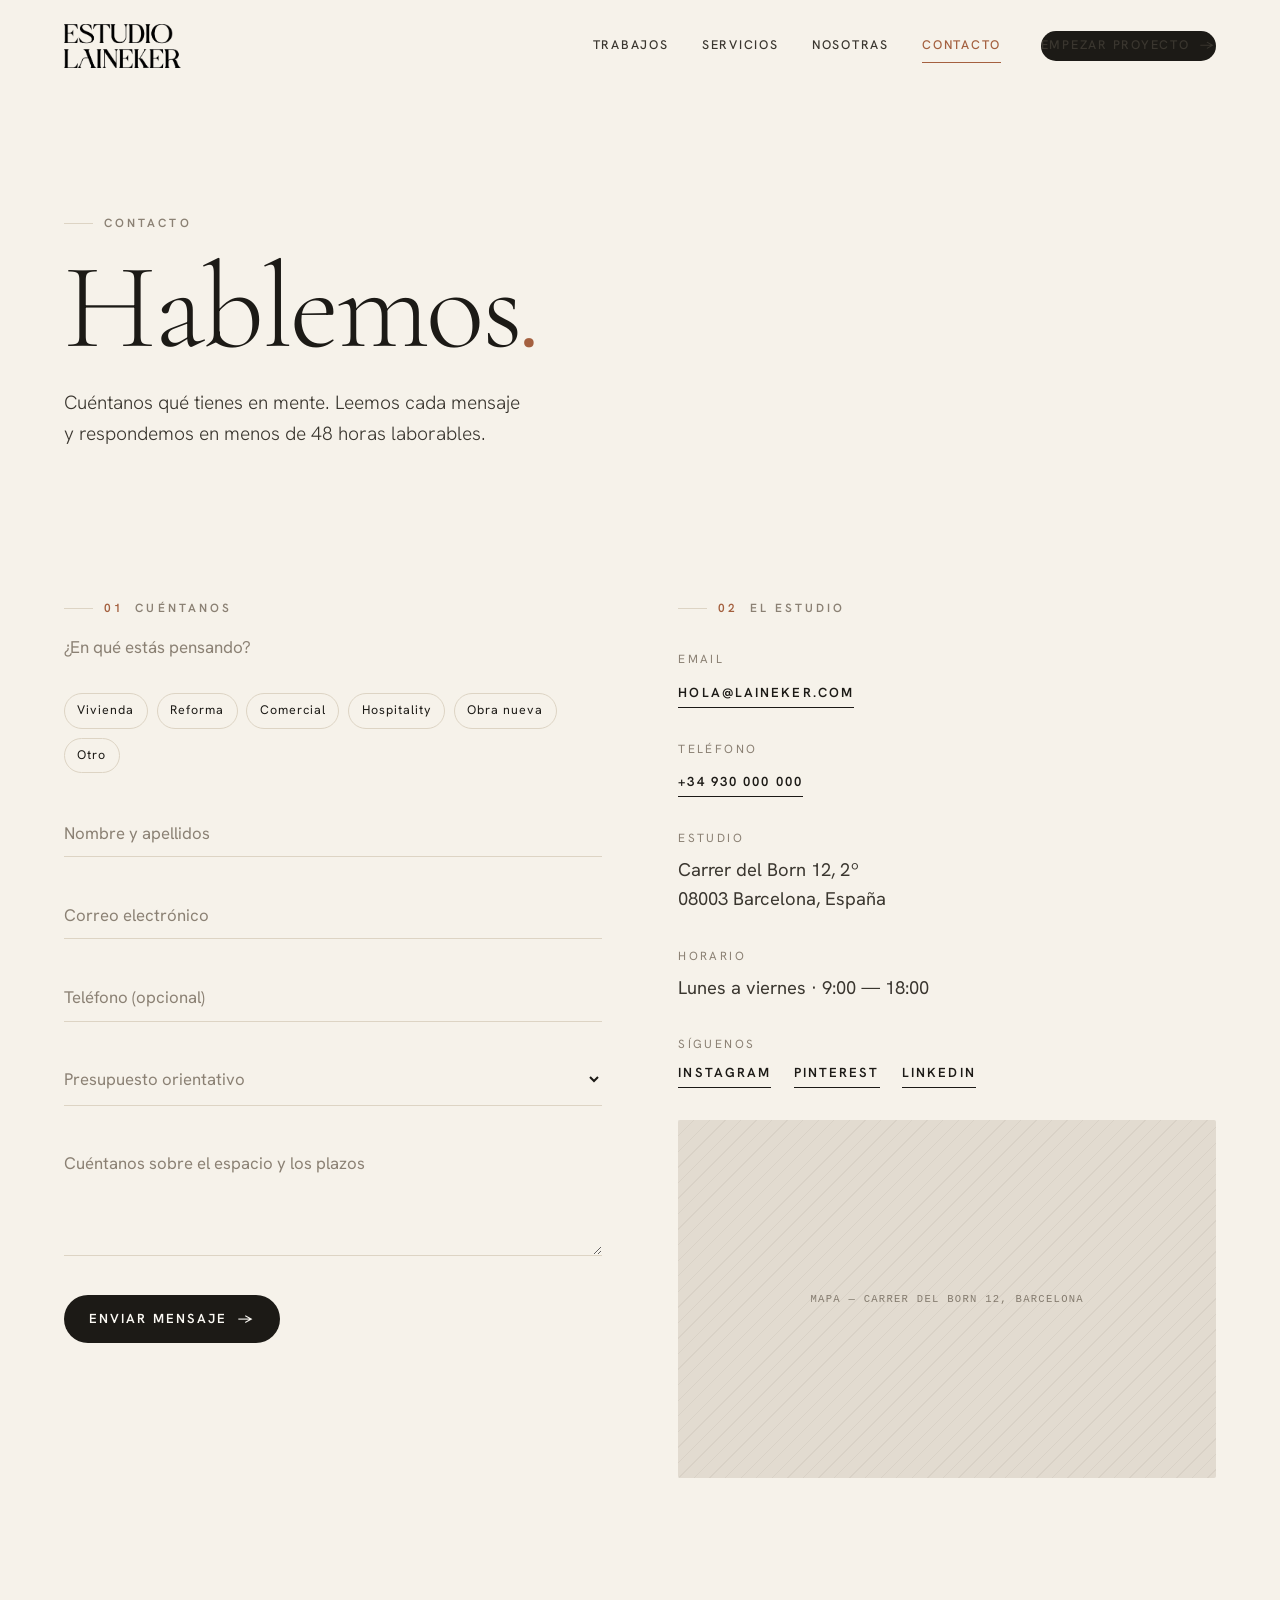
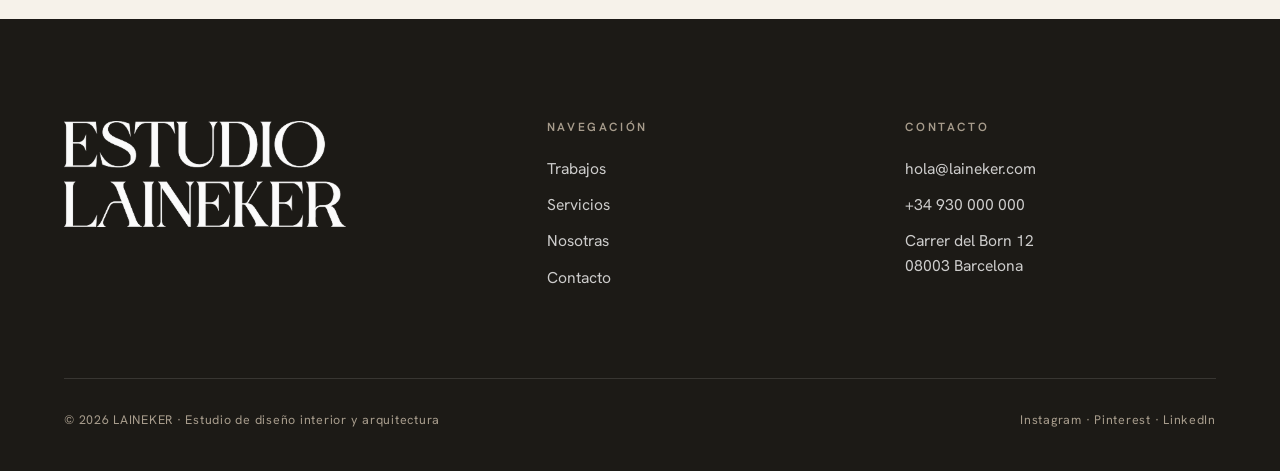
==== contacto.html @ e69b0336 "Actualización del proyecto" ====
<!DOCTYPE html>
<html lang="es">
<head>
<meta charset="UTF-8">
<meta name="viewport" content="width=device-width, initial-scale=1.0">
<title>Contacto — LAINEKER</title>
<meta name="description" content="Hablemos de tu proyecto. Escribe a LAINEKER, estudio de diseño interior y arquitectura en Barcelona.">
<link rel="stylesheet" href="css/style.css">
</head>
<body>

<header class="nav is-solid">
  <a class="brand" href="index.html" aria-label="Estudio LAINEKER — inicio">
    <img class="l-dark" src="img/logo-black.png" alt="Estudio LAINEKER">
    <img class="l-light" src="img/logo-white.png" alt="Estudio LAINEKER">
  </a>
  <nav class="nav__links" aria-label="Principal">
    <a href="trabajos.html">Trabajos</a>
    <a href="servicios.html">Servicios</a>
    <a href="nosotras.html">Nosotras</a>
    <a href="contacto.html" aria-current="page">Contacto</a>
    <a class="btn nav__cta" href="contacto.html">Empezar proyecto <span class="arrow" aria-hidden="true">→</span></a>
  </nav>
  <button class="burger" aria-label="Menú" aria-expanded="false"><span></span><span></span><span></span></button>
</header>

<div class="menu" id="menu">
  <a href="trabajos.html">Trabajos</a>
  <a href="servicios.html">Servicios</a>
  <a href="nosotras.html">Nosotras</a>
  <a href="contacto.html">Contacto</a>
  <div class="menu__foot"><span>hola@laineker.com</span><span>+34 930 000 000</span><span>Barcelona</span></div>
</div>

<main>
  <section class="phead wrap" data-screen-label="Cabecera Contacto">
    <span class="eyebrow" data-reveal>Contacto</span>
    <h1 class="phead__title" data-reveal style="margin-top:1.2rem">Hablemos<em>.</em></h1>
    <div class="phead__row">
      <p class="phead__sub" data-reveal>Cuéntanos qué tienes en mente. Leemos cada mensaje y respondemos en menos de 48 horas laborables.</p>
    </div>
  </section>

  <section class="wrap" style="padding-bottom:var(--sec)" data-screen-label="Formulario y datos">
    <div class="contact">

      <!-- Form -->
      <form data-form data-reveal novalidate>
        <span class="eyebrow"><span class="idx">01</span> Cuéntanos</span>
        <p class="muted" style="margin:1rem 0 2rem">¿En qué estás pensando?</p>
        <div class="chips" role="group" aria-label="Tipo de proyecto">
          <button type="button" aria-pressed="false">Vivienda</button>
          <button type="button" aria-pressed="false">Reforma</button>
          <button type="button" aria-pressed="false">Comercial</button>
          <button type="button" aria-pressed="false">Hospitality</button>
          <button type="button" aria-pressed="false">Obra nueva</button>
          <button type="button" aria-pressed="false">Otro</button>
        </div>

        <div class="field"><input type="text" name="nombre" id="nombre" placeholder=" "><label for="nombre">Nombre y apellidos</label></div>
        <div class="field"><input type="email" name="email" id="email" placeholder=" "><label for="email">Correo electrónico</label></div>
        <div class="field"><input type="tel" name="tel" id="tel" placeholder=" "><label for="tel">Teléfono (opcional)</label></div>
        <div class="field">
          <select name="presupuesto" id="presupuesto">
            <option value="" disabled selected hidden></option>
            <option>Hasta 30.000 €</option>
            <option>30.000 – 80.000 €</option>
            <option>80.000 – 150.000 €</option>
            <option>Más de 150.000 €</option>
            <option>Aún por definir</option>
          </select>
          <label for="presupuesto">Presupuesto orientativo</label>
        </div>
        <div class="field"><textarea name="mensaje" id="mensaje" placeholder=" "></textarea><label for="mensaje">Cuéntanos sobre el espacio y los plazos</label></div>

        <button class="btn" type="submit">Enviar mensaje <span class="arrow" aria-hidden="true">→</span></button>
        <p class="form-msg" role="status" aria-live="polite"></p>
      </form>

      <!-- Info -->
      <div data-reveal data-delay="1">
        <span class="eyebrow"><span class="idx">02</span> El estudio</span>
        <dl class="contact__info" style="margin-top:2rem">
          <dt>Email</dt>
          <dd><a href="mailto:hola@laineker.com" class="link-u" style="color:var(--ink)">hola@laineker.com</a></dd>
          <dt>Teléfono</dt>
          <dd><a href="tel:+34930000000" class="link-u" style="color:var(--ink)">+34 930 000 000</a></dd>
          <dt>Estudio</dt>
          <dd>Carrer del Born 12, 2º<br>08003 Barcelona, España</dd>
          <dt>Horario</dt>
          <dd>Lunes a viernes · 9:00 — 18:00</dd>
          <dt>Síguenos</dt>
          <dd style="display:flex;gap:1.4rem;font-size:1rem">
            <a href="#" class="link-u" style="color:var(--ink)">Instagram</a>
            <a href="#" class="link-u" style="color:var(--ink)">Pinterest</a>
            <a href="#" class="link-u" style="color:var(--ink)">LinkedIn</a>
          </dd>
        </dl>
        <div class="contact__map"><div class="ph" data-label="Mapa — Carrer del Born 12, Barcelona"></div></div>
      </div>

    </div>
  </section>
</main>

<footer class="foot">
  <div class="foot__top">
    <div class="foot__big"><img class="foot__logo" src="img/logo-white.png" alt="Estudio LAINEKER"></div>
    <div class="foot__col">
      <h4>Navegación</h4>
      <a href="trabajos.html">Trabajos</a>
      <a href="servicios.html">Servicios</a>
      <a href="nosotras.html">Nosotras</a>
      <a href="contacto.html">Contacto</a>
    </div>
    <div class="foot__col">
      <h4>Contacto</h4>
      <a href="mailto:hola@laineker.com">hola@laineker.com</a>
      <a href="tel:+34930000000">+34 930 000 000</a>
      <p>Carrer del Born 12<br>08003 Barcelona</p>
    </div>
  </div>
  <div class="foot__bottom">
    <span>© <span data-year></span> LAINEKER · Estudio de diseño interior y arquitectura</span>
    <span>Instagram · Pinterest · LinkedIn</span>
  </div>
</footer>

<script src="js/main.js"></script>
</body>
</html>
---- css/style.css ----
/* =========================================================
   LAINEKER — Estudio de diseño interior y arquitectura
   Sistema visual · editorial minimalista · neutro cálido
   ========================================================= */

/* ---------- Fonts ---------- */
@import url('https://fonts.googleapis.com/css2?family=Cormorant+Garamond:ital,wght@0,300;0,400;0,500;1,300;1,400&family=Hanken+Grotesk:wght@300;400;500;600&display=swap');

/* ---------- Tokens ---------- */
:root{
  --bg:        #f6f2ea;
  --bg-2:      #efe8dc;
  --paper:     #fbf9f4;
  --ink:       #1c1a16;
  --ink-soft:  #3a362f;
  --muted:     #8b8174;
  --muted-2:   #a79c8c;
  --line:      #ddd4c4;
  --line-soft: #e7e0d2;
  --accent:    oklch(0.56 0.10 46);      /* terracota */
  --accent-d:  oklch(0.48 0.10 46);

  --serif: 'Cormorant Garamond', Georgia, serif;
  --sans:  'Hanken Grotesk', system-ui, sans-serif;

  --hero:  clamp(3.4rem, 9.5vw, 10rem);
  --h1:    clamp(2.6rem, 6vw, 5.5rem);
  --h2:    clamp(2rem, 3.8vw, 3.5rem);
  --h3:    clamp(1.4rem, 2.2vw, 2rem);
  --lead:  clamp(1.12rem, 1.5vw, 1.45rem);

  --gut:   clamp(1.4rem, 5vw, 6.5rem);   /* side gutters */
  --sec:   clamp(5rem, 11vw, 11rem);     /* section spacing */

  --ease:  cubic-bezier(.22,.61,.36,1);
  --slow:  cubic-bezier(.16,1,.3,1);
}

/* ---------- Reset ---------- */
*{margin:0;padding:0;box-sizing:border-box}
html{scroll-behavior:smooth;-webkit-text-size-adjust:100%}
body{
  background:var(--bg);
  color:var(--ink);
  font-family:var(--sans);
  font-weight:400;
  line-height:1.6;
  font-size:1.0625rem;
  -webkit-font-smoothing:antialiased;
  text-rendering:optimizeLegibility;
  overflow-x:hidden;
}
img{display:block;max-width:100%}
a{color:inherit;text-decoration:none}
button{font:inherit;color:inherit;background:none;border:none;cursor:pointer}
::selection{background:var(--accent);color:var(--paper)}

/* ---------- Type ---------- */
h1,h2,h3,h4{font-family:var(--serif);font-weight:300;line-height:1.02;letter-spacing:-.01em}
.serif{font-family:var(--serif)}
.italic{font-style:italic}

.eyebrow{
  font-family:var(--sans);
  font-size:.74rem;
  font-weight:600;
  letter-spacing:.26em;
  text-transform:uppercase;
  color:var(--muted);
  display:inline-flex;
  align-items:center;
  gap:.7rem;
}
.eyebrow .idx{color:var(--accent);font-variant-numeric:tabular-nums}
.eyebrow::before{content:"";width:1.8rem;height:1px;background:var(--line);display:inline-block}

.lead{font-size:var(--lead);line-height:1.5;color:var(--ink-soft);font-weight:300}
.muted{color:var(--muted)}

/* ---------- Layout ---------- */
.wrap{padding-inline:var(--gut)}
.section{padding-block:var(--sec)}
.divider{height:1px;background:var(--line);border:0}
.grid{display:grid;gap:clamp(1.5rem,3vw,3rem)}

/* ---------- Buttons / links ---------- */
.btn{
  display:inline-flex;align-items:center;gap:.85em;
  font-size:.82rem;font-weight:600;letter-spacing:.16em;text-transform:uppercase;
  padding:1.05em 1.9em;border-radius:100px;
  background:var(--ink);color:var(--paper);
  transition:background .4s var(--ease), transform .4s var(--ease);
}
.btn:hover{background:var(--accent);transform:translateY(-2px)}
.btn--ghost{background:transparent;color:var(--ink);border:1px solid var(--line)}
.btn--ghost:hover{background:var(--ink);color:var(--paper);border-color:var(--ink)}
.btn .arrow{transition:transform .4s var(--ease)}
.btn:hover .arrow{transform:translateX(4px)}

.link-u{
  position:relative;display:inline-flex;align-items:center;gap:.5em;
  font-size:.82rem;font-weight:600;letter-spacing:.16em;text-transform:uppercase;
  padding-bottom:.35em;
}
.link-u::after{content:"";position:absolute;left:0;bottom:0;height:1px;width:100%;
  background:currentColor;transform:scaleX(1);transform-origin:right;transition:transform .5s var(--slow)}
.link-u:hover::after{transform:scaleX(0)}
.link-u .arrow{transition:transform .4s var(--ease)}
.link-u:hover .arrow{transform:translateX(5px)}

/* ---------- Header / Nav ---------- */
.nav{
  position:fixed;inset:0 0 auto 0;z-index:100;
  display:flex;align-items:center;justify-content:space-between;
  padding:1.5rem var(--gut);
  transition:background .5s var(--ease), padding .5s var(--ease), border-color .5s var(--ease);
  border-bottom:1px solid transparent;
}
.nav.is-solid{background:color-mix(in srgb, var(--bg) 88%, transparent);
  backdrop-filter:blur(14px);border-bottom-color:var(--line-soft);padding-block:1.05rem}
.nav.on-dark{color:var(--paper)}
.nav.on-dark .brand,.nav.on-dark .nav__links a{color:var(--paper)}
.nav.is-solid.on-dark{color:var(--ink)}
.nav.is-solid.on-dark .brand,.nav.is-solid.on-dark .nav__links a{color:var(--ink)}

.brand{display:flex;align-items:center;line-height:0}
.brand img{height:clamp(34px,3.4vw,46px);width:auto;display:block}
.brand .l-light{display:none}
.nav.on-dark:not(.is-solid) .brand .l-dark{display:none}
.nav.on-dark:not(.is-solid) .brand .l-light{display:block}
.nav__links{display:flex;align-items:center;gap:clamp(1.5rem,2.6vw,2.8rem)}
.nav__links a{
  font-size:.78rem;font-weight:500;letter-spacing:.14em;text-transform:uppercase;
  position:relative;padding:.3rem 0;color:var(--ink-soft);transition:color .3s
}
.nav__links a::after{content:"";position:absolute;left:0;bottom:-2px;height:1px;width:0;
  background:var(--accent);transition:width .4s var(--ease)}
.nav__links a:hover::after,.nav__links a[aria-current="page"]::after{width:100%}
.nav__links a[aria-current="page"]{color:var(--accent)}
.nav__cta{margin-left:.4rem}

.burger{display:none;flex-direction:column;gap:5px;width:26px;padding:6px 0}
.burger span{height:1.5px;background:currentColor;transition:transform .4s var(--ease),opacity .3s}

/* mobile menu */
.menu{
  position:fixed;inset:0;z-index:99;background:var(--ink);color:var(--paper);
  display:flex;flex-direction:column;justify-content:center;padding:var(--gut);
  transform:translateY(-100%);transition:transform .65s var(--slow);
}
.menu.open{transform:translateY(0)}
.menu a{font-family:var(--serif);font-size:clamp(2.5rem,9vw,4.5rem);font-weight:300;
  padding:.18em 0;opacity:.55;transition:opacity .4s, padding-left .4s var(--ease)}
.menu a:hover{opacity:1;padding-left:.4em}
.menu__foot{margin-top:auto;display:flex;gap:2rem;flex-wrap:wrap;font-size:.8rem;
  letter-spacing:.1em;color:var(--muted-2);text-transform:uppercase}

/* ---------- Placeholder imagery ---------- */
.ph{
  position:relative;overflow:hidden;background:var(--bg-2);
  background-image:repeating-linear-gradient(135deg,
     rgba(140,129,116,.10) 0 1px, transparent 1px 11px);
}
.ph::before{
  content:attr(data-label);position:absolute;inset:0;margin:auto;
  display:flex;align-items:center;justify-content:center;text-align:center;padding:1rem;
  font-family:ui-monospace,'SFMono-Regular',Menlo,monospace;
  font-size:.66rem;letter-spacing:.12em;text-transform:uppercase;color:var(--muted);
}
.ph::after{content:"";position:absolute;inset:0;background:var(--ink);
  opacity:0;transition:opacity .6s var(--ease)}

/* ---------- Footer ---------- */
.foot{background:var(--ink);color:var(--paper);padding:clamp(4rem,8vw,7rem) var(--gut) 2.5rem}
.foot a{color:var(--paper)}
.foot__top{display:grid;grid-template-columns:1.4fr 1fr 1fr;gap:3rem;
  padding-bottom:clamp(3rem,6vw,5rem);border-bottom:1px solid rgba(255,255,255,.12)}
.foot__big{line-height:0}
.foot__logo{width:clamp(180px,22vw,300px);height:auto;display:block}
.foot__col h4{font-family:var(--sans);font-size:.74rem;font-weight:600;letter-spacing:.22em;
  text-transform:uppercase;color:var(--muted-2);margin-bottom:1.4rem}
.foot__col a,.foot__col p{display:block;color:rgba(255,255,255,.78);margin-bottom:.7rem;font-size:.98rem;transition:color .3s}
.foot__col a:hover{color:var(--accent)}
.foot__bottom{display:flex;justify-content:space-between;flex-wrap:wrap;gap:1rem;
  padding-top:2rem;font-size:.78rem;letter-spacing:.06em;color:var(--muted-2)}

/* ---------- Reveal animation ---------- */
[data-reveal]{opacity:0;transform:translateY(28px);transition:opacity 1s var(--slow), transform 1s var(--slow)}
[data-reveal].in{opacity:1;transform:none}
[data-reveal][data-delay="1"]{transition-delay:.08s}
[data-reveal][data-delay="2"]{transition-delay:.16s}
[data-reveal][data-delay="3"]{transition-delay:.24s}
[data-reveal][data-delay="4"]{transition-delay:.32s}
@media (prefers-reduced-motion:reduce){
  [data-reveal]{opacity:1!important;transform:none!important}
  html{scroll-behavior:auto}
}

/* =========================================================
   HERO
   ========================================================= */
.hero{position:relative;min-height:100svh;display:flex;align-items:flex-end;
  padding:0 var(--gut) clamp(3rem,7vw,6rem);overflow:hidden}
.hero__media{position:absolute;inset:0;z-index:0;background:#17150f}
.hero__media .ph{position:absolute;inset:0;background:#201d16;
  background-image:repeating-linear-gradient(135deg, rgba(255,255,255,.045) 0 1px, transparent 1px 13px)}
.hero__media .ph::before{color:rgba(255,255,255,.42)}
.hero__media .ph::after{display:none}
.hero__media img{position:absolute;inset:0;width:100%;height:100%;object-fit:cover}
.hero__media::after{content:"";position:absolute;inset:0;
  background:
   linear-gradient(to right, rgba(15,14,11,.62), rgba(15,14,11,.18) 55%, transparent),
   linear-gradient(to top, rgba(15,14,11,.78), rgba(15,14,11,.20) 55%, rgba(15,14,11,.40))}
.hero__inner{position:relative;z-index:2;color:var(--paper);width:100%}
.hero__title{font-size:var(--hero);font-weight:300;letter-spacing:-.02em;line-height:.92}
.hero__title em{font-style:italic;color:var(--accent)}
.hero__row{display:flex;justify-content:space-between;align-items:flex-end;gap:2rem;
  flex-wrap:wrap;margin-top:clamp(1.5rem,3vw,2.5rem)}
.hero__sub{max-width:34ch;font-size:var(--lead);font-weight:300;color:rgba(255,255,255,.86)}
.hero__scroll{position:absolute;left:50%;transform:translateX(-50%);bottom:1.6rem;z-index:2;
  display:flex;align-items:center;gap:.7rem;font-size:.7rem;letter-spacing:.24em;
  text-transform:uppercase;color:rgba(255,255,255,.7)}
.hero__line{display:inline-block;width:46px;height:1px;background:rgba(255,255,255,.5);position:relative;overflow:hidden}
.hero__line::after{content:"";position:absolute;inset:0;background:var(--accent);
  animation:swipe 2.6s var(--ease) infinite}
@keyframes swipe{0%{transform:translateX(-100%)}55%,100%{transform:translateX(100%)}}

/* hero text mask reveal */
.reveal-line{display:block;overflow:hidden}
.reveal-line>span{display:block;transform:translateY(110%);
  animation:riseUp 1.1s var(--slow) forwards}
.reveal-line:nth-child(2)>span{animation-delay:.12s}
.reveal-line:nth-child(3)>span{animation-delay:.24s}
@keyframes riseUp{to{transform:translateY(0)}}

/* =========================================================
   INTRO / two-col statement
   ========================================================= */
.intro{display:grid;grid-template-columns:minmax(0,.42fr) minmax(0,1fr);gap:clamp(2rem,5vw,5rem);align-items:start}
.intro__statement{font-family:var(--serif);font-weight:300;font-size:var(--h2);line-height:1.12;letter-spacing:-.01em}
.intro__statement .accent{color:var(--accent)}
.intro__aside{font-size:1.05rem;color:var(--ink-soft);max-width:46ch}
.intro__aside p+p{margin-top:1.2rem}

/* metrics */
.metrics{display:grid;grid-template-columns:repeat(4,1fr);gap:1rem;
  border-top:1px solid var(--line);margin-top:clamp(3rem,6vw,5rem);padding-top:clamp(2rem,4vw,3rem)}
.metric .num{font-family:var(--serif);font-weight:300;font-size:clamp(2.6rem,4.5vw,4rem);line-height:1;color:var(--ink)}
.metric .num .suf{color:var(--accent)}
.metric .lbl{font-size:.78rem;letter-spacing:.16em;text-transform:uppercase;color:var(--muted);margin-top:.7rem}

/* =========================================================
   SERVICES
   ========================================================= */
.svc-list{border-top:1px solid var(--line)}
.svc-row{display:grid;grid-template-columns:auto 1fr auto;gap:clamp(1rem,4vw,3rem);
  align-items:center;padding:clamp(1.6rem,3.2vw,2.6rem) 0;border-bottom:1px solid var(--line);
  position:relative;transition:padding-left .5s var(--ease)}
.svc-row__idx{font-family:var(--serif);font-size:1.1rem;color:var(--muted)}
.svc-row__title{font-family:var(--serif);font-weight:300;font-size:clamp(1.8rem,3.4vw,3rem);
  line-height:1.05;transition:color .4s}
.svc-row__desc{max-width:38ch;color:var(--muted);font-size:1rem;justify-self:end}
.svc-row__mark{position:absolute;left:-.2rem;top:50%;transform:translateY(-50%) scale(0);
  width:7px;height:7px;border-radius:50%;background:var(--accent);transition:transform .4s var(--ease)}
.svc-row:hover{padding-left:1.6rem}
.svc-row:hover .svc-row__mark{transform:translateY(-50%) scale(1)}
.svc-row:hover .svc-row__title{color:var(--accent)}

/* =========================================================
   PORTFOLIO — masonry
   ========================================================= */
.masonry{column-count:3;column-gap:clamp(1rem,2vw,2rem)}
.masonry .card{break-inside:avoid;margin-bottom:clamp(1rem,2vw,2rem)}
.card{display:block;cursor:pointer}
.card__media{position:relative;overflow:hidden;border-radius:2px}
.card__media .ph{transition:transform 1.1s var(--slow)}
.card__img{width:100%;height:auto;display:block;border-radius:2px;transition:transform 1.1s var(--slow)}
.card:hover .card__media .ph,.card:hover .card__media .card__img{transform:scale(1.045)}
.card__media::after{content:"";position:absolute;inset:0;
  background:linear-gradient(to top,rgba(15,14,11,.5),transparent 50%);
  opacity:0;transition:opacity .55s var(--ease);z-index:1}
.card:hover .card__media::after{opacity:1}
.card__view{position:absolute;z-index:2;left:1.2rem;bottom:1.2rem;color:var(--paper);
  font-size:.72rem;letter-spacing:.18em;text-transform:uppercase;
  display:inline-flex;align-items:center;gap:.5rem;
  opacity:0;transform:translateY(8px);transition:opacity .5s var(--ease),transform .5s var(--ease)}
.card:hover .card__view{opacity:1;transform:none}
.card__meta{display:flex;justify-content:space-between;align-items:baseline;gap:1rem;padding-top:1rem}
.card__name{font-family:var(--serif);font-weight:400;font-size:1.5rem;line-height:1.1}
.card__cat{font-size:.72rem;letter-spacing:.14em;text-transform:uppercase;color:var(--muted);white-space:nowrap}
.card__loc{font-size:.92rem;color:var(--muted);margin-top:.15rem}

/* aspect helpers for placeholders */
.r-32{aspect-ratio:3/2}.r-23{aspect-ratio:2/3}.r-11{aspect-ratio:1/1}
.r-45{aspect-ratio:4/5}.r-54{aspect-ratio:5/4}.r-169{aspect-ratio:16/9}.r-34{aspect-ratio:3/4}

/* filters */
.filters{display:flex;gap:.6rem;flex-wrap:wrap;margin-bottom:clamp(2rem,4vw,3.5rem)}
.filters button{font-size:.78rem;letter-spacing:.12em;text-transform:uppercase;
  padding:.6em 1.15em;border:1px solid var(--line);border-radius:100px;color:var(--ink-soft);
  transition:all .35s var(--ease)}
.filters button:hover{border-color:var(--ink)}
.filters button[aria-pressed="true"]{background:var(--ink);color:var(--paper);border-color:var(--ink)}

/* =========================================================
   PROJECT MODAL
   ========================================================= */
.pm{position:fixed;inset:0;z-index:200;display:flex;flex-direction:column;
  background:var(--paper);visibility:hidden;opacity:0;transition:opacity .5s var(--ease),visibility .5s}
.pm.open{visibility:visible;opacity:1}
.pm__bar{position:sticky;top:0;z-index:5;display:flex;align-items:center;justify-content:space-between;
  padding:1.2rem var(--gut);background:color-mix(in srgb,var(--paper) 90%,transparent);
  backdrop-filter:blur(10px);border-bottom:1px solid var(--line-soft)}
.pm__bar .ttl{font-family:var(--serif);font-size:1.4rem;font-weight:400}
.pm__close{display:inline-flex;align-items:center;gap:.6rem;font-size:.76rem;letter-spacing:.16em;text-transform:uppercase}
.pm__close .x{display:inline-grid;place-items:center;width:34px;height:34px;border-radius:50%;
  border:1px solid var(--line);transition:all .35s var(--ease)}
.pm__close:hover .x{background:var(--ink);color:var(--paper);transform:rotate(90deg)}
.pm__scroll{overflow-y:auto;flex:1}
.pm__hero{position:relative;height:min(82vh,720px)}
.pm__hero .ph,.pm__hero img{position:absolute;inset:0}
.pm__hero img{width:100%;height:100%;object-fit:cover}
.pm__head{display:grid;grid-template-columns:1fr 1fr;gap:clamp(2rem,5vw,5rem);
  padding:clamp(3rem,6vw,5rem) var(--gut)}
.pm__title{font-family:var(--serif);font-weight:300;font-size:var(--h1);line-height:.98}
.pm__facts{display:grid;grid-template-columns:1fr 1fr;gap:1.6rem 2rem;align-self:end}
.pm__fact .k{font-size:.72rem;letter-spacing:.18em;text-transform:uppercase;color:var(--muted);margin-bottom:.4rem}
.pm__fact .v{font-size:1.05rem;color:var(--ink-soft)}
.pm__body{max-width:62ch;padding:0 var(--gut);font-size:var(--lead);font-weight:300;color:var(--ink-soft)}
.pm__body p+p{margin-top:1.3rem}
.pm__gallery{padding:clamp(3rem,6vw,5rem) var(--gut) clamp(4rem,8vw,7rem);display:grid;gap:clamp(1rem,2vw,1.5rem)}
.pm__gallery .g-full{grid-column:1/-1}
.pm__gallery img{width:100%;height:auto;display:block;border-radius:2px}
.pm__g2{grid-template-columns:1fr 1fr}
.pm__next{border-top:1px solid var(--line);padding:clamp(2.5rem,5vw,4rem) var(--gut);
  display:flex;justify-content:space-between;align-items:center;gap:1rem;cursor:pointer}
.pm__next .lbl{font-size:.74rem;letter-spacing:.2em;text-transform:uppercase;color:var(--muted)}
.pm__next .nm{font-family:var(--serif);font-weight:300;font-size:var(--h3);transition:color .4s}
.pm__next:hover .nm{color:var(--accent)}

/* =========================================================
   TESTIMONIALS
   ========================================================= */
.testi{display:grid;grid-template-columns:repeat(2,1fr);gap:clamp(1.5rem,3vw,3rem)}
.testi__card{border:1px solid var(--line);border-radius:3px;padding:clamp(2rem,3.5vw,3rem);background:var(--paper)}
.testi__q{font-family:var(--serif);font-weight:300;font-size:clamp(1.4rem,2.2vw,1.9rem);line-height:1.28}
.testi__q::before{content:"“";color:var(--accent);margin-right:.1em}
.testi__by{display:flex;align-items:center;gap:1rem;margin-top:1.8rem}
.testi__av{width:46px;height:46px;border-radius:50%;flex:none}
.testi__by .n{font-weight:600;font-size:.95rem}
.testi__by .r{font-size:.82rem;color:var(--muted)}

/* =========================================================
   CLIENTS
   ========================================================= */
.clients{display:grid;grid-template-columns:repeat(5,1fr);border:1px solid var(--line);border-radius:3px;overflow:hidden}
.client{aspect-ratio:5/2;display:grid;place-items:center;border-right:1px solid var(--line-soft);
  border-bottom:1px solid var(--line-soft);font-family:var(--serif);font-size:1.35rem;color:var(--muted);
  letter-spacing:.06em;transition:color .4s,background .4s}
.client:hover{color:var(--ink);background:var(--paper)}

/* =========================================================
   CONTACT CTA band
   ========================================================= */
.cta{background:var(--ink);color:var(--paper);padding:clamp(5rem,10vw,9rem) var(--gut);text-align:center}
.cta h2{font-size:var(--h1);font-weight:300;line-height:1.02;max-width:18ch;margin-inline:auto}
.cta h2 em{font-style:italic;color:var(--accent)}
.cta .btn{background:var(--paper);color:var(--ink);margin-top:clamp(2rem,4vw,3rem)}
.cta .btn:hover{background:var(--accent);color:var(--paper)}

/* =========================================================
   PAGE HEADER (interior pages)
   ========================================================= */
.phead{padding:calc(var(--sec) + 4rem) var(--gut) var(--sec)}
.phead__title{font-size:var(--hero);font-weight:300;line-height:.92;letter-spacing:-.02em}
.phead__title em{font-style:italic;color:var(--accent)}
.phead__row{display:flex;justify-content:space-between;align-items:flex-end;gap:2rem;flex-wrap:wrap;margin-top:1.5rem}
.phead__sub{max-width:42ch;font-size:var(--lead);font-weight:300;color:var(--ink-soft)}

/* =========================================================
   SERVICES PAGE — detailed blocks
   ========================================================= */
.svc-detail{display:grid;grid-template-columns:1fr 1fr;gap:clamp(2rem,5vw,5rem);align-items:center;
  padding-block:clamp(3rem,6vw,5rem);border-top:1px solid var(--line)}
.svc-detail:nth-child(even) .svc-detail__media{order:2}
.svc-detail__idx{font-family:var(--serif);font-size:1.2rem;color:var(--accent);margin-bottom:1rem}
.svc-detail h3{font-size:var(--h2);margin-bottom:1.4rem}
.svc-detail p{color:var(--ink-soft);max-width:46ch;margin-bottom:1.5rem}
.svc-detail__list{list-style:none}
.svc-detail__list li{padding:.7rem 0;border-bottom:1px solid var(--line-soft);display:flex;gap:.8rem;align-items:center;font-size:.98rem}
.svc-detail__list li::before{content:"";width:5px;height:5px;border-radius:50%;background:var(--accent);flex:none}
.svc-detail__media .ph{border-radius:2px}

/* process */
.process{display:grid;grid-template-columns:repeat(4,1fr);gap:clamp(1.5rem,3vw,2.5rem)}
.proc__n{font-family:var(--serif);font-size:1rem;color:var(--accent);letter-spacing:.1em}
.proc h4{font-family:var(--serif);font-weight:400;font-size:1.5rem;margin:.8rem 0 .7rem}
.proc p{font-size:.96rem;color:var(--muted)}
.proc{padding-top:1.4rem;border-top:1px solid var(--line)}

/* =========================================================
   NOSOTRAS
   ========================================================= */
.bio{display:grid;grid-template-columns:1fr 1fr;gap:clamp(2rem,5vw,5rem);align-items:center}
.bio__media .ph{border-radius:2px}
.bio h2{font-size:var(--h2);margin-bottom:1.6rem;font-weight:300}
.bio p{color:var(--ink-soft);margin-bottom:1.2rem;max-width:48ch}
.bio .sign{font-family:var(--serif);font-style:italic;font-size:1.6rem;color:var(--accent);margin-top:1.5rem}

.values{display:grid;grid-template-columns:repeat(3,1fr);gap:clamp(1.5rem,3vw,2.5rem)}
.value{padding-top:1.4rem;border-top:1px solid var(--line)}
.value h4{font-family:var(--serif);font-weight:400;font-size:1.6rem;margin-bottom:.7rem}
.value p{color:var(--muted);font-size:.98rem}

.team{display:grid;grid-template-columns:repeat(3,1fr);gap:clamp(1.5rem,3vw,2.5rem)}
.member__media{overflow:hidden;border-radius:2px}
.member__media .ph{transition:transform 1s var(--slow)}
.member:hover .member__media .ph{transform:scale(1.04)}
.member .nm{font-family:var(--serif);font-weight:400;font-size:1.5rem;margin-top:1rem}
.member .ro{font-size:.8rem;letter-spacing:.14em;text-transform:uppercase;color:var(--muted);margin-top:.3rem}

/* =========================================================
   CONTACT PAGE
   ========================================================= */
.contact{display:grid;grid-template-columns:1fr 1fr;gap:clamp(2.5rem,6vw,6rem)}
.field{position:relative;margin-bottom:1.9rem}
.field input,.field textarea,.field select{
  width:100%;background:transparent;border:0;border-bottom:1px solid var(--line);
  padding:.9rem 0;font-family:var(--sans);font-size:1.05rem;color:var(--ink);transition:border-color .4s}
.field textarea{resize:vertical;min-height:120px}
.field label{position:absolute;left:0;top:.9rem;color:var(--muted);pointer-events:none;
  transition:transform .35s var(--ease),font-size .35s,color .35s;font-size:1.05rem}
.field input:focus,.field textarea:focus,.field select:focus{outline:none;border-bottom-color:var(--accent)}
.field input:focus+label,.field input:not(:placeholder-shown)+label,
.field textarea:focus+label,.field textarea:not(:placeholder-shown)+label{
  transform:translateY(-1.6rem);font-size:.72rem;letter-spacing:.14em;text-transform:uppercase;color:var(--accent)}
.field select:focus+label,.field.filled label{transform:translateY(-1.6rem);font-size:.72rem;letter-spacing:.14em;text-transform:uppercase;color:var(--accent)}
.chips{display:flex;gap:.55rem;flex-wrap:wrap;margin:.4rem 0 2rem}
.chips button{font-size:.78rem;letter-spacing:.08em;padding:.55em 1em;border:1px solid var(--line);border-radius:100px;transition:all .3s}
.chips button[aria-pressed="true"]{background:var(--ink);color:var(--paper);border-color:var(--ink)}
.form-msg{margin-top:1.2rem;font-size:.92rem;color:var(--accent);min-height:1.2em}
.contact__info dt{font-size:.74rem;letter-spacing:.2em;text-transform:uppercase;color:var(--muted);margin-bottom:.5rem}
.contact__info dd{font-size:1.15rem;margin-bottom:2rem;color:var(--ink-soft)}
.contact__map{margin-top:2rem;border-radius:2px;overflow:hidden}
.contact__map .ph{aspect-ratio:3/2}
.contact__map .ph::after{opacity:.06}

/* =========================================================
   RESPONSIVE
   ========================================================= */
@media (max-width:1024px){
  .masonry{column-count:2}
  .clients{grid-template-columns:repeat(3,1fr)}
  .process,.values,.team{grid-template-columns:repeat(2,1fr)}
  .metrics{grid-template-columns:repeat(2,1fr);gap:2rem 1rem}
}
@media (max-width:760px){
  .nav__links{display:none}
  .burger{display:flex}
  .hero__scroll{display:none}
  .intro,.svc-detail,.bio,.contact,.testi,.pm__head{grid-template-columns:1fr}
  .svc-detail:nth-child(even) .svc-detail__media{order:0}
  .masonry{column-count:1}
  .svc-row{grid-template-columns:auto 1fr;gap:1rem}
  .svc-row__desc{display:none}
  .foot__top{grid-template-columns:1fr;gap:2.5rem}
  .process,.values,.team{grid-template-columns:1fr}
  .clients{grid-template-columns:repeat(2,1fr)}
  .pm__g2{grid-template-columns:1fr}
  .pm__facts{grid-template-columns:1fr 1fr}
}
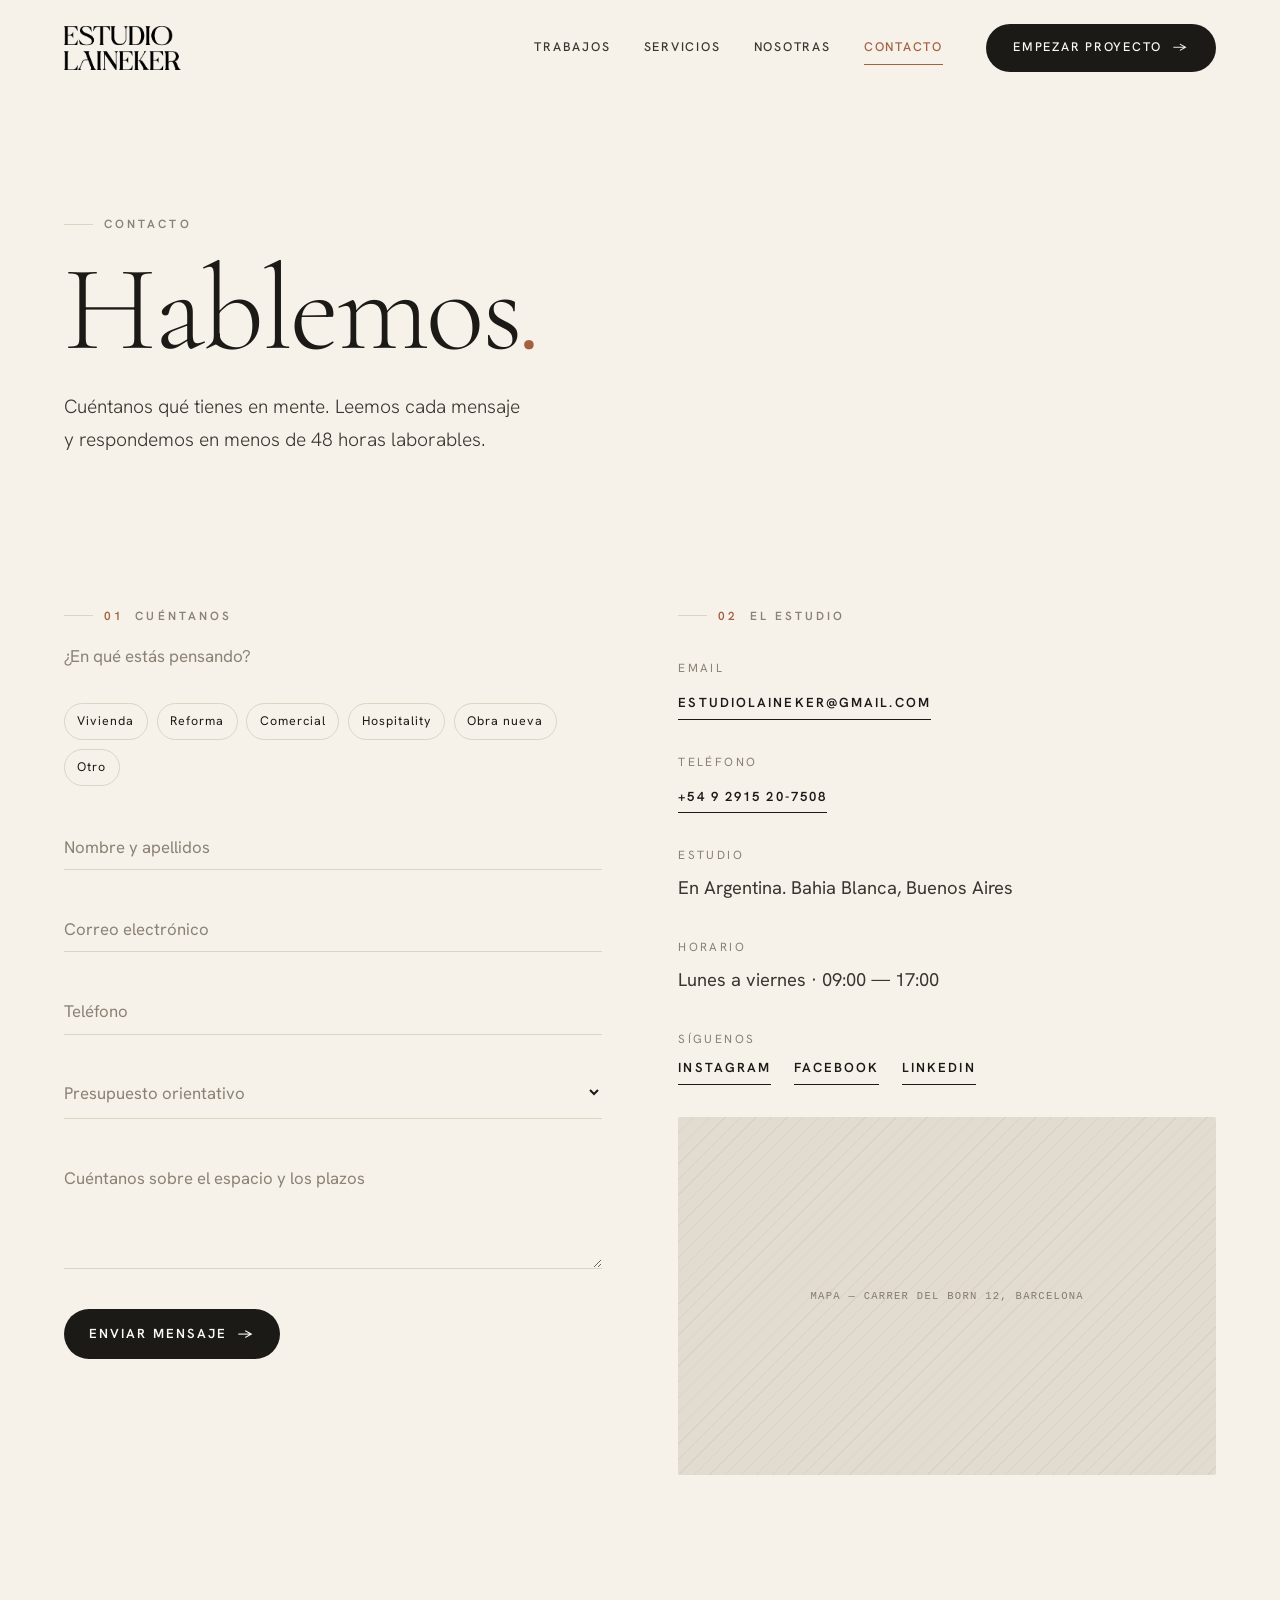
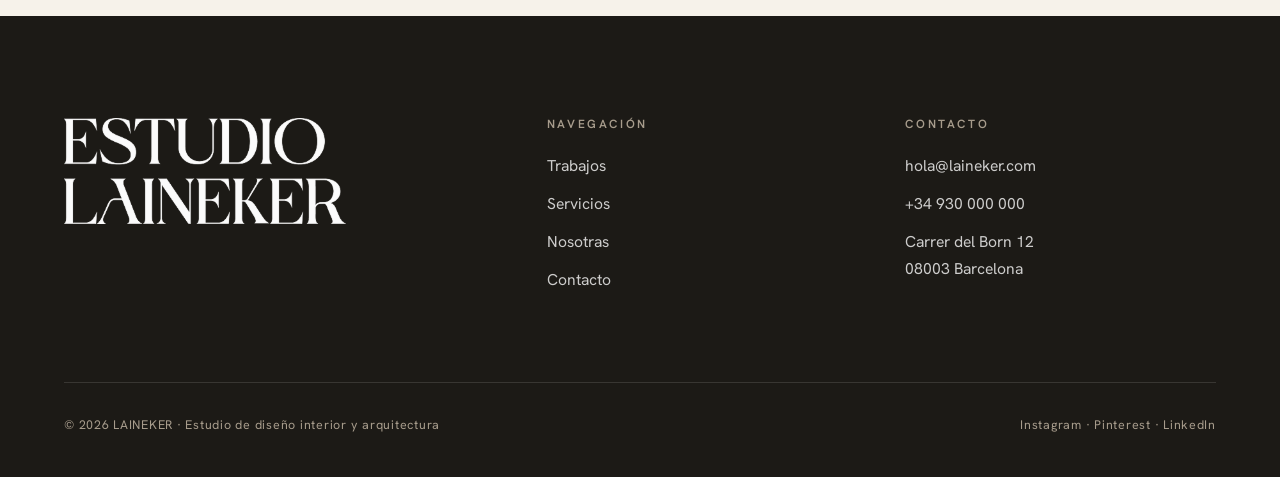
==== commit 26f3f6b4: "Actualizar sección de contacto con datos de Argentina - Email: estudiolaineker@gmail.com - Teléfono:" ====
--- a/contacto.html
+++ b/contacto.html
@@ -59,14 +59,14 @@
 
         <div class="field"><input type="text" name="nombre" id="nombre" placeholder=" "><label for="nombre">Nombre y apellidos</label></div>
         <div class="field"><input type="email" name="email" id="email" placeholder=" "><label for="email">Correo electrónico</label></div>
-        <div class="field"><input type="tel" name="tel" id="tel" placeholder=" "><label for="tel">Teléfono (opcional)</label></div>
+        <div class="field"><input type="tel" name="tel" id="tel" placeholder=" " required><label for="tel">Teléfono</label></div>
         <div class="field">
           <select name="presupuesto" id="presupuesto">
             <option value="" disabled selected hidden></option>
-            <option>Hasta 30.000 €</option>
-            <option>30.000 – 80.000 €</option>
-            <option>80.000 – 150.000 €</option>
-            <option>Más de 150.000 €</option>
+            <option>Hasta $500.000 ARS</option>
+            <option>$500.000 – $2.000.000 ARS</option>
+            <option>$2.000.000 – $5.000.000 ARS</option>
+            <option>Más de $5.000.000 ARS</option>
             <option>Aún por definir</option>
           </select>
           <label for="presupuesto">Presupuesto orientativo</label>
@@ -82,17 +82,17 @@
         <span class="eyebrow"><span class="idx">02</span> El estudio</span>
         <dl class="contact__info" style="margin-top:2rem">
           <dt>Email</dt>
-          <dd><a href="mailto:hola@laineker.com" class="link-u" style="color:var(--ink)">hola@laineker.com</a></dd>
+          <dd><a href="mailto:estudiolaineker@gmail.com" class="link-u" style="color:var(--ink)">estudiolaineker@gmail.com</a></dd>
           <dt>Teléfono</dt>
-          <dd><a href="tel:+34930000000" class="link-u" style="color:var(--ink)">+34 930 000 000</a></dd>
+          <dd><a href="tel:+5492915207508" class="link-u" style="color:var(--ink)">+54 9 2915 20-7508</a></dd>
           <dt>Estudio</dt>
-          <dd>Carrer del Born 12, 2º<br>08003 Barcelona, España</dd>
+          <dd>En Argentina. Bahia Blanca, Buenos Aires</dd>
           <dt>Horario</dt>
-          <dd>Lunes a viernes · 9:00 — 18:00</dd>
+          <dd>Lunes a viernes · 09:00 — 17:00</dd>
           <dt>Síguenos</dt>
           <dd style="display:flex;gap:1.4rem;font-size:1rem">
             <a href="#" class="link-u" style="color:var(--ink)">Instagram</a>
-            <a href="#" class="link-u" style="color:var(--ink)">Pinterest</a>
+            <a href="#" class="link-u" style="color:var(--ink)">Facebook</a>
             <a href="#" class="link-u" style="color:var(--ink)">LinkedIn</a>
           </dd>
         </dl>
--- a/css/style.css
+++ b/css/style.css
@@ -44,7 +44,7 @@
   color:var(--ink);
   font-family:var(--sans);
   font-weight:400;
-  line-height:1.6;
+  line-height:1.72;
   font-size:1.0625rem;
   -webkit-font-smoothing:antialiased;
   text-rendering:optimizeLegibility;
@@ -74,7 +74,7 @@
 .eyebrow .idx{color:var(--accent);font-variant-numeric:tabular-nums}
 .eyebrow::before{content:"";width:1.8rem;height:1px;background:var(--line);display:inline-block}
 
-.lead{font-size:var(--lead);line-height:1.5;color:var(--ink-soft);font-weight:300}
+.lead{font-size:var(--lead);line-height:1.62;color:var(--ink-soft);font-weight:300}
 .muted{color:var(--muted)}
 
 /* ---------- Layout ---------- */
@@ -135,9 +135,10 @@
 }
 .nav__links a::after{content:"";position:absolute;left:0;bottom:-2px;height:1px;width:0;
   background:var(--accent);transition:width .4s var(--ease)}
-.nav__links a:hover::after,.nav__links a[aria-current="page"]::after{width:100%}
+.nav__links a:not(.nav__cta):hover::after,.nav__links a[aria-current="page"]::after{width:100%}
 .nav__links a[aria-current="page"]{color:var(--accent)}
-.nav__cta{margin-left:.4rem}
+.nav__links a.nav__cta{margin-left:.6rem;padding:1.05em 2.2em;color:var(--paper)}
+.nav.on-dark .nav__links a.nav__cta{color:var(--paper)}
 
 .burger{display:none;flex-direction:column;gap:5px;width:26px;padding:6px 0}
 .burger span{height:1.5px;background:currentColor;transition:transform .4s var(--ease),opacity .3s}
@@ -216,7 +217,7 @@
 .hero__title em{font-style:italic;color:var(--accent)}
 .hero__row{display:flex;justify-content:space-between;align-items:flex-end;gap:2rem;
   flex-wrap:wrap;margin-top:clamp(1.5rem,3vw,2.5rem)}
-.hero__sub{max-width:34ch;font-size:var(--lead);font-weight:300;color:rgba(255,255,255,.86)}
+.hero__sub{max-width:52ch;font-size:var(--lead);line-height:1.6;font-weight:300;color:rgba(255,255,255,.86)}
 .hero__scroll{position:absolute;left:50%;transform:translateX(-50%);bottom:1.6rem;z-index:2;
   display:flex;align-items:center;gap:.7rem;font-size:.7rem;letter-spacing:.24em;
   text-transform:uppercase;color:rgba(255,255,255,.7)}
@@ -236,11 +237,11 @@
 /* =========================================================
    INTRO / two-col statement
    ========================================================= */
-.intro{display:grid;grid-template-columns:minmax(0,.42fr) minmax(0,1fr);gap:clamp(2rem,5vw,5rem);align-items:start}
-.intro__statement{font-family:var(--serif);font-weight:300;font-size:var(--h2);line-height:1.12;letter-spacing:-.01em}
+.intro{display:grid;grid-template-columns:minmax(0,1.1fr) minmax(0,.9fr);gap:clamp(2rem,5vw,5rem);align-items:start}
+.intro__statement{font-family:var(--serif);font-weight:300;font-size:var(--h2);line-height:1.2;letter-spacing:-.01em}
 .intro__statement .accent{color:var(--accent)}
-.intro__aside{font-size:1.05rem;color:var(--ink-soft);max-width:46ch}
-.intro__aside p+p{margin-top:1.2rem}
+.intro__aside{font-size:1.05rem;line-height:1.78;color:var(--ink-soft);max-width:46ch}
+.intro__aside p+p{margin-top:1.5rem}
 
 /* metrics */
 .metrics{display:grid;grid-template-columns:repeat(4,1fr);gap:1rem;
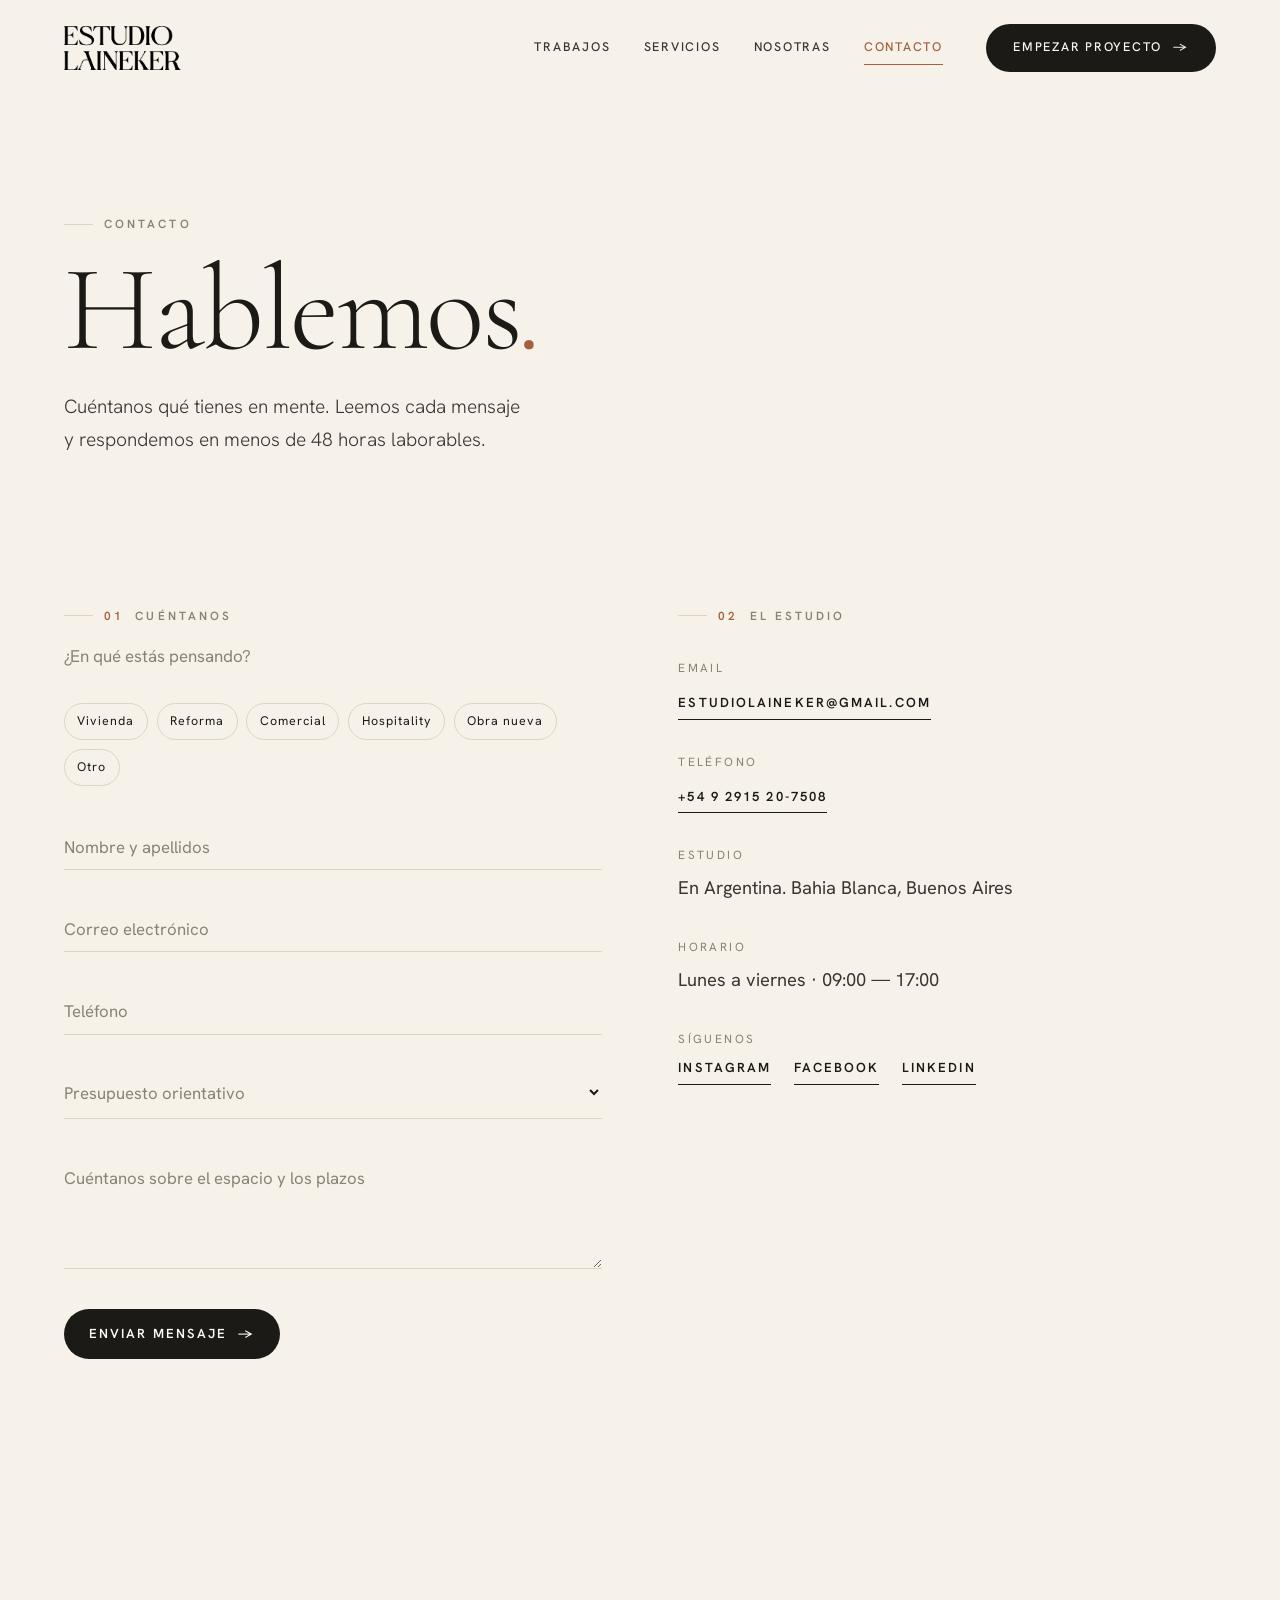
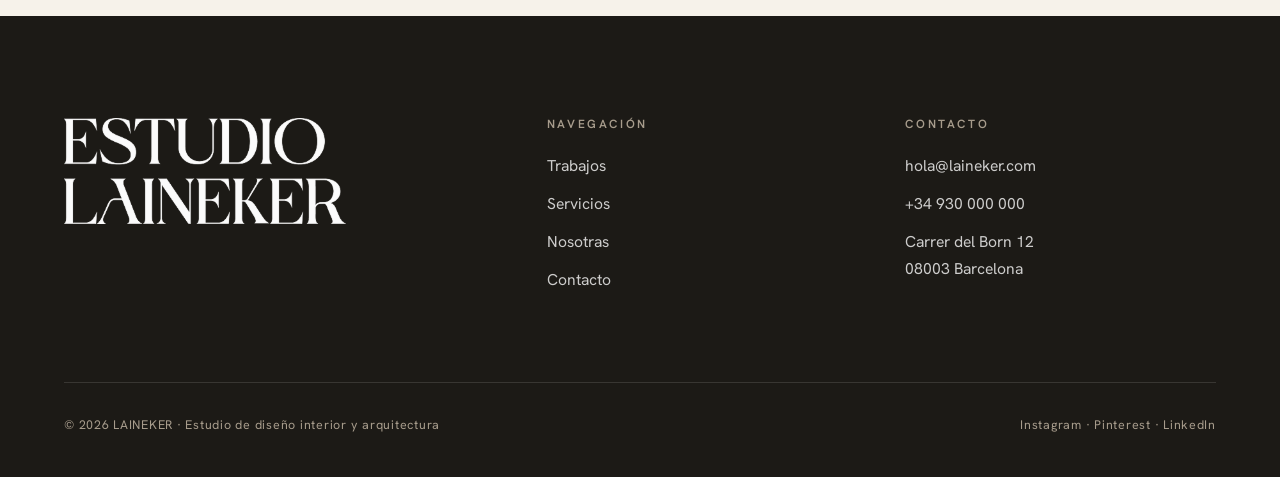
==== commit d02f0371: "Agregar mapa OpenStreetMap centrado en Plaza Rivadavia, Bahía Blanca Reemplaza el placeholder por un" ====
--- a/contacto.html
+++ b/contacto.html
@@ -96,7 +96,16 @@
             <a href="#" class="link-u" style="color:var(--ink)">LinkedIn</a>
           </dd>
         </dl>
-        <div class="contact__map"><div class="ph" data-label="Mapa — Carrer del Born 12, Barcelona"></div></div>
+        <div class="contact__map">
+          <iframe
+            src="https://www.openstreetmap.org/export/embed.html?bbox=-62.2750%2C-38.7200%2C-62.2550%2C-38.7050&layer=mapnik&marker=-38.7127%2C-62.2650"
+            title="Mapa — Plaza Rivadavia, Bahía Blanca, Buenos Aires"
+            width="100%" height="100%"
+            style="border:0;display:block;aspect-ratio:3/2"
+            loading="lazy"
+            referrerpolicy="no-referrer"
+          ></iframe>
+        </div>
       </div>
 
     </div>
--- a/css/style.css
+++ b/css/style.css
@@ -445,6 +445,7 @@
 .contact__map{margin-top:2rem;border-radius:2px;overflow:hidden}
 .contact__map .ph{aspect-ratio:3/2}
 .contact__map .ph::after{opacity:.06}
+.contact__map iframe{aspect-ratio:3/2;height:auto;width:100%}
 
 /* =========================================================
    RESPONSIVE
